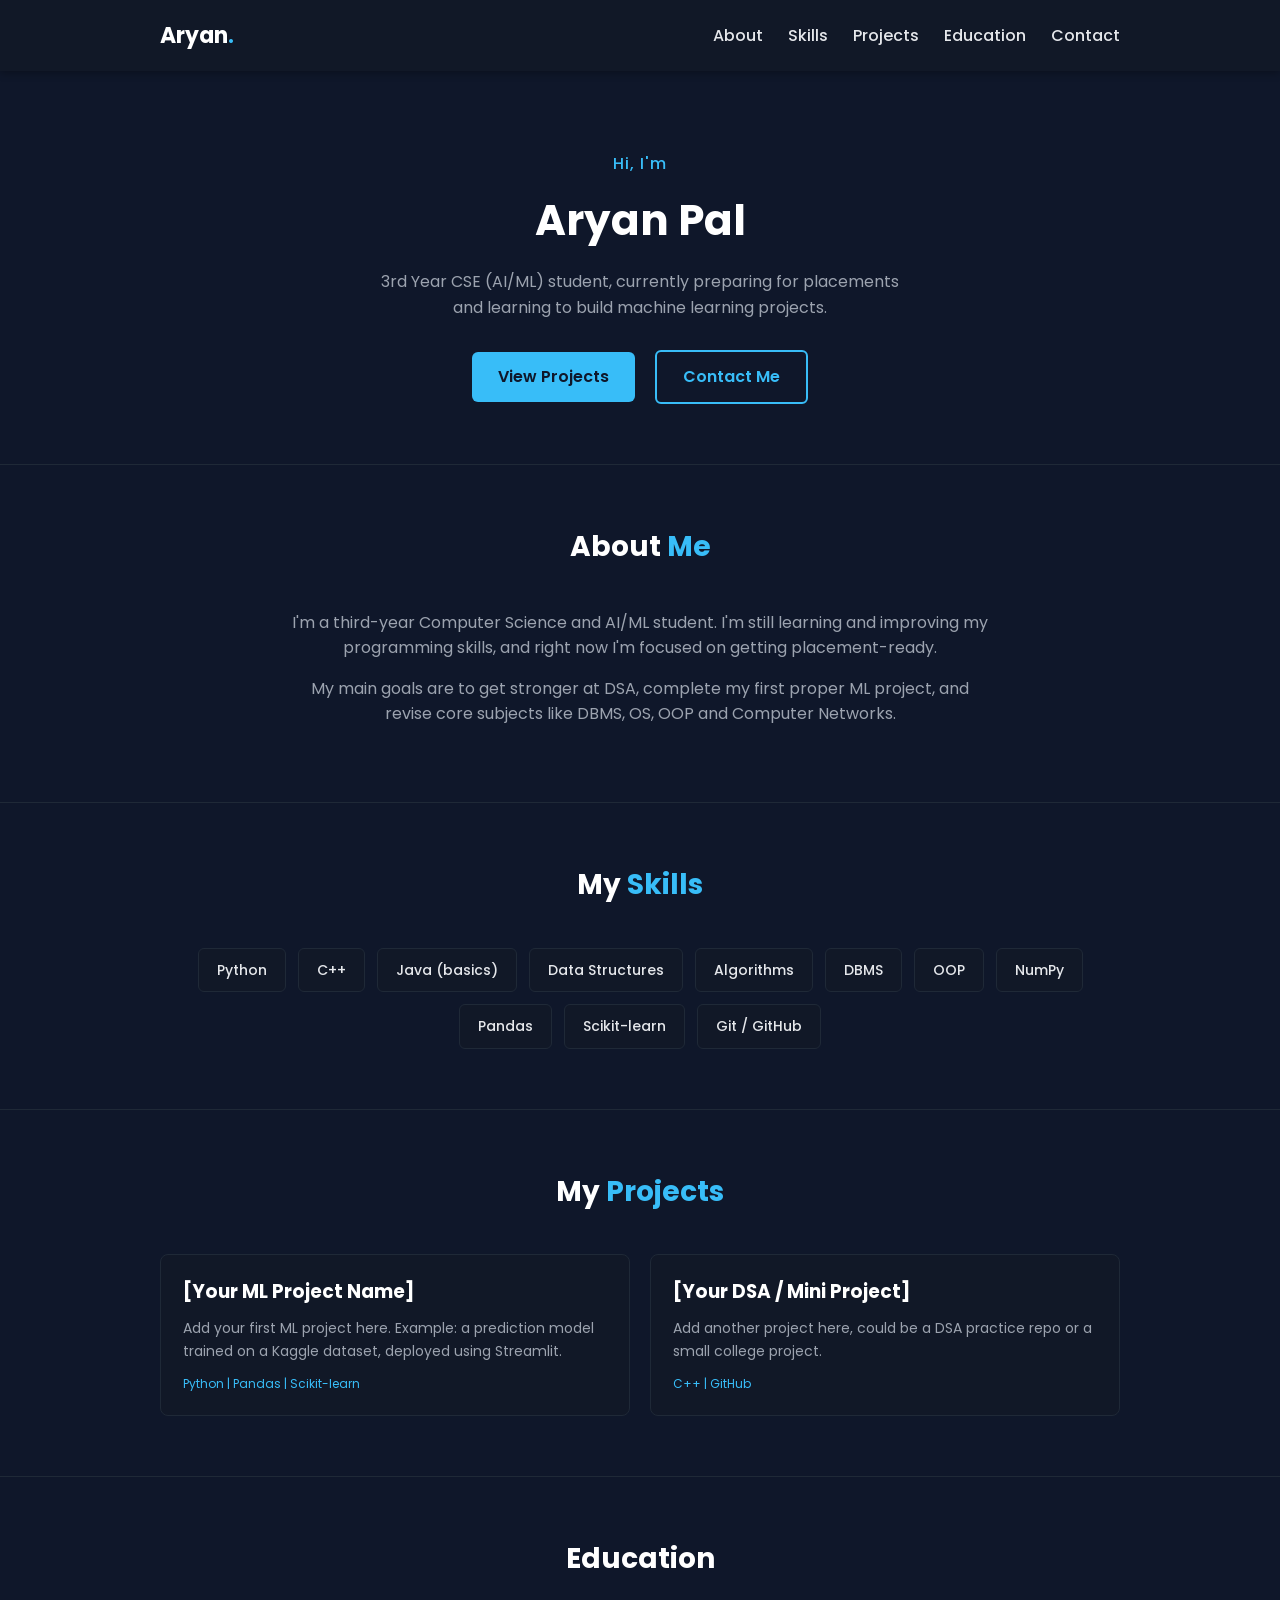
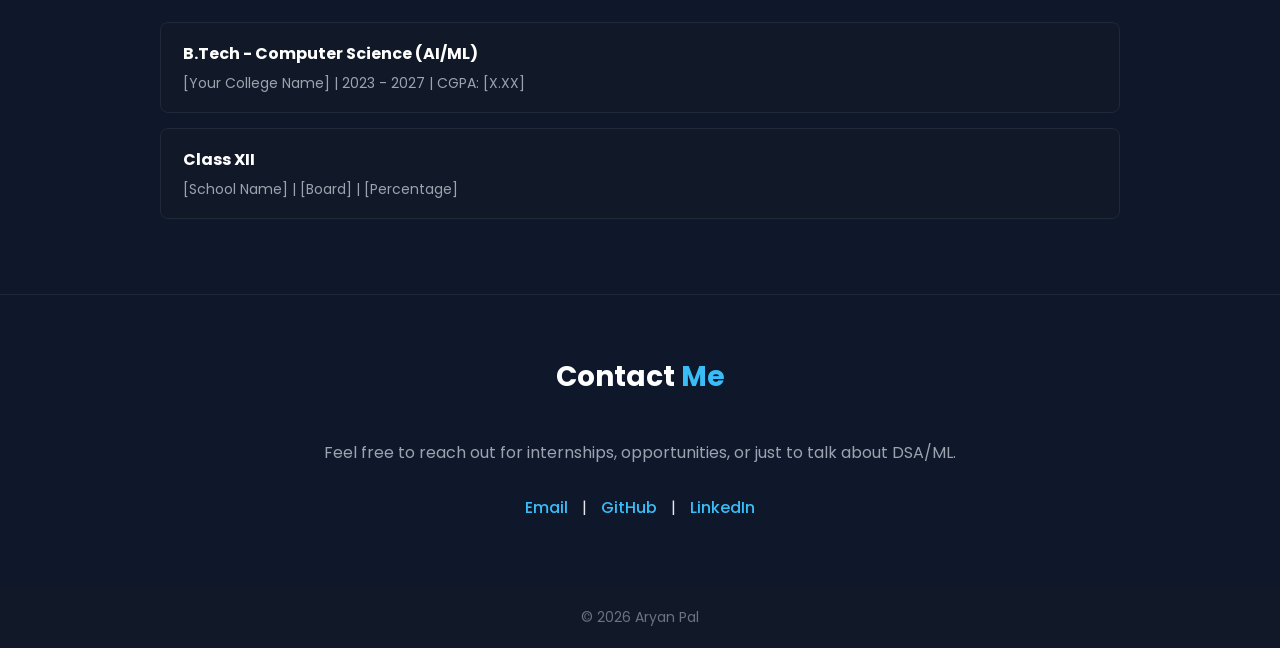
==== Portfolio/index.html @ aaec8ca5 "First commit" ====
<!DOCTYPE html>
<html lang="en">
<head>
<meta charset="UTF-8">
<meta name="viewport" content="width=device-width, initial-scale=1.0">
<title>Aryan Pal - Portfolio</title>
<link href="https://fonts.googleapis.com/css2?family=Poppins:wght@400;500;600;700&display=swap" rel="stylesheet">
<link rel="stylesheet" href="style.css">
</head>
<body>

<nav>
  <div class="container">
    <div class="logo">Aryan<span>.</span></div>
    <ul>
      <li><a href="#about">About</a></li>
      <li><a href="#skills">Skills</a></li>
      <li><a href="#projects">Projects</a></li>
      <li><a href="#education">Education</a></li>
      <li><a href="#contact">Contact</a></li>
    </ul>
  </div>
</nav>

<section class="hero" style="border-top:none;">
  <div class="container">
    <h4>Hi, I'm</h4>
    <h1>Aryan Pal</h1>
    <p>3rd Year CSE (AI/ML) student, currently preparing for placements and learning to build machine learning projects.</p>
    <a href="#projects" class="btn btn-fill">View Projects</a>
    <a href="#contact" class="btn btn-outline">Contact Me</a>
  </div>
</section>

<section id="about">
  <div class="container">
    <h2 class="section-title">About <span>Me</span></h2>
    <div class="about-text">
      <p>I'm a third-year Computer Science and AI/ML student. I'm still learning and improving my programming skills, and right now I'm focused on getting placement-ready.</p>
      <p>My main goals are to get stronger at DSA, complete my first proper ML project, and revise core subjects like DBMS, OS, OOP and Computer Networks.</p>
    </div>
  </div>
</section>

<section id="skills">
  <div class="container">
    <h2 class="section-title">My <span>Skills</span></h2>
    <div class="skills-list">
      <div class="skill-box">Python</div>
      <div class="skill-box">C++</div>
      <div class="skill-box">Java (basics)</div>
      <div class="skill-box">Data Structures</div>
      <div class="skill-box">Algorithms</div>
      <div class="skill-box">DBMS</div>
      <div class="skill-box">OOP</div>
      <div class="skill-box">NumPy</div>
      <div class="skill-box">Pandas</div>
      <div class="skill-box">Scikit-learn</div>
      <div class="skill-box">Git / GitHub</div>
    </div>
  </div>
</section>

<section id="projects">
  <div class="container">
    <h2 class="section-title">My <span>Projects</span></h2>
    <div class="project-cards">
      <div class="card">
        <h3>[Your ML Project Name]</h3>
        <p>Add your first ML project here. Example: a prediction model trained on a Kaggle dataset, deployed using Streamlit.</p>
        <div class="tags">Python | Pandas | Scikit-learn</div>
      </div>
      <div class="card">
        <h3>[Your DSA / Mini Project]</h3>
        <p>Add another project here, could be a DSA practice repo or a small college project.</p>
        <div class="tags">C++ | GitHub</div>
      </div>
    </div>
  </div>
</section>

<section id="education">
  <div class="container">
    <h2 class="section-title">Education</h2>
    <div class="edu-item">
      <h4>B.Tech - Computer Science (AI/ML)</h4>
      <p>[Your College Name] | 2023 - 2027 | CGPA: [X.XX]</p>
    </div>
    <div class="edu-item">
      <h4>Class XII</h4>
      <p>[School Name] | [Board] | [Percentage]</p>
    </div>
  </div>
</section>

<section id="contact" class="contact">
  <div class="container">
    <h2 class="section-title">Contact <span>Me</span></h2>
    <p>Feel free to reach out for internships, opportunities, or just to talk about DSA/ML.</p>
    <div class="contact-links">
      <a href="mailto:your.email@example.com">Email</a> |
      <a href="https://github.com/yourusername">GitHub</a> |
      <a href="https://linkedin.com/in/yourusername">LinkedIn</a>
    </div>
  </div>
</section>

<footer>
  &copy; 2026 Aryan Pal
</footer>

</body>
</html>
---- Portfolio/style.css ----
* {
    margin: 0;
    padding: 0;
    box-sizing: border-box;
    font-family: 'Poppins', sans-serif;
  }

  body {
    background: #0f172a;
    color: #e5e7eb;
    line-height: 1.6;
  }

  a { text-decoration: none; color: inherit; }
  ul { list-style: none; }

  .container {
    max-width: 1000px;
    margin: 0 auto;
    padding: 0 20px;
  }

  /* NAVBAR */
  nav {
    background: #111827;
    padding: 18px 0;
    position: sticky;
    top: 0;
    z-index: 10;
    box-shadow: 0 2px 8px rgba(0,0,0,0.3);
  }

  nav .container {
    display: flex;
    justify-content: space-between;
    align-items: center;
  }

  .logo {
    font-size: 22px;
    font-weight: 700;
    color: #fff;
  }
  .logo span { color: #38bdf8; }

  nav ul {
    display: flex;
    gap: 25px;
  }

  nav ul li a {
    font-weight: 500;
    transition: color 0.2s;
  }
  nav ul li a:hover { color: #38bdf8; }

  /* HERO */
  .hero {
    padding: 80px 0 60px;
    text-align: center;
  }

  .hero h4 {
    color: #38bdf8;
    font-weight: 500;
    margin-bottom: 10px;
    letter-spacing: 1px;
  }

  .hero h1 {
    font-size: 42px;
    font-weight: 700;
    color: #fff;
    margin-bottom: 15px;
  }

  .hero p {
    max-width: 550px;
    margin: 0 auto 30px;
    color: #9ca3af;
    font-size: 16px;
  }

  .btn {
    display: inline-block;
    padding: 12px 26px;
    border-radius: 6px;
    font-weight: 600;
    margin: 0 8px;
    transition: transform 0.2s;
  }

  .btn-fill {
    background: #38bdf8;
    color: #0f172a;
  }

  .btn-outline {
    border: 2px solid #38bdf8;
    color: #38bdf8;
  }

  .btn:hover { transform: translateY(-3px); }

  /* SECTIONS */
  section {
    padding: 60px 0;
    border-top: 1px solid #1f2937;
  }

  .section-title {
    text-align: center;
    font-size: 28px;
    font-weight: 700;
    color: #fff;
    margin-bottom: 40px;
  }

  .section-title span { color: #38bdf8; }

  /* ABOUT */
  .about-text {
    max-width: 700px;
    margin: 0 auto;
    text-align: center;
    color: #9ca3af;
  }

  .about-text p { margin-bottom: 15px; }

  /* SKILLS */
  .skills-list {
    display: flex;
    flex-wrap: wrap;
    justify-content: center;
    gap: 12px;
  }

  .skill-box {
    background: #111827;
    border: 1px solid #1f2937;
    padding: 10px 18px;
    border-radius: 6px;
    font-weight: 500;
    font-size: 14px;
  }

  /* PROJECTS */
  .project-cards {
    display: grid;
    grid-template-columns: 1fr 1fr;
    gap: 20px;
  }

  .card {
    background: #111827;
    border: 1px solid #1f2937;
    border-radius: 8px;
    padding: 22px;
  }

  .card h3 {
    color: #fff;
    margin-bottom: 10px;
  }

  .card p {
    color: #9ca3af;
    font-size: 14px;
    margin-bottom: 12px;
  }

  .card .tags {
    font-size: 12px;
    color: #38bdf8;
  }

  /* EDUCATION */
  .edu-item {
    background: #111827;
    border: 1px solid #1f2937;
    padding: 18px 22px;
    border-radius: 8px;
    margin-bottom: 15px;
  }

  .edu-item h4 { color: #fff; margin-bottom: 5px; }
  .edu-item p { color: #9ca3af; font-size: 14px; }

  /* CONTACT */
  .contact {
    text-align: center;
  }

  .contact p {
    color: #9ca3af;
    margin-bottom: 25px;
  }

  .contact-links a {
    display: inline-block;
    margin: 5px 10px;
    color: #38bdf8;
    font-weight: 500;
  }

  /* FOOTER */
  footer {
    background: #111827;
    text-align: center;
    padding: 20px;
    color: #6b7280;
    font-size: 14px;
  }

  @media (max-width: 700px) {
    nav ul { display: none; }
    .hero h1 { font-size: 30px; }
    .project-cards { grid-template-columns: 1fr; }
  }
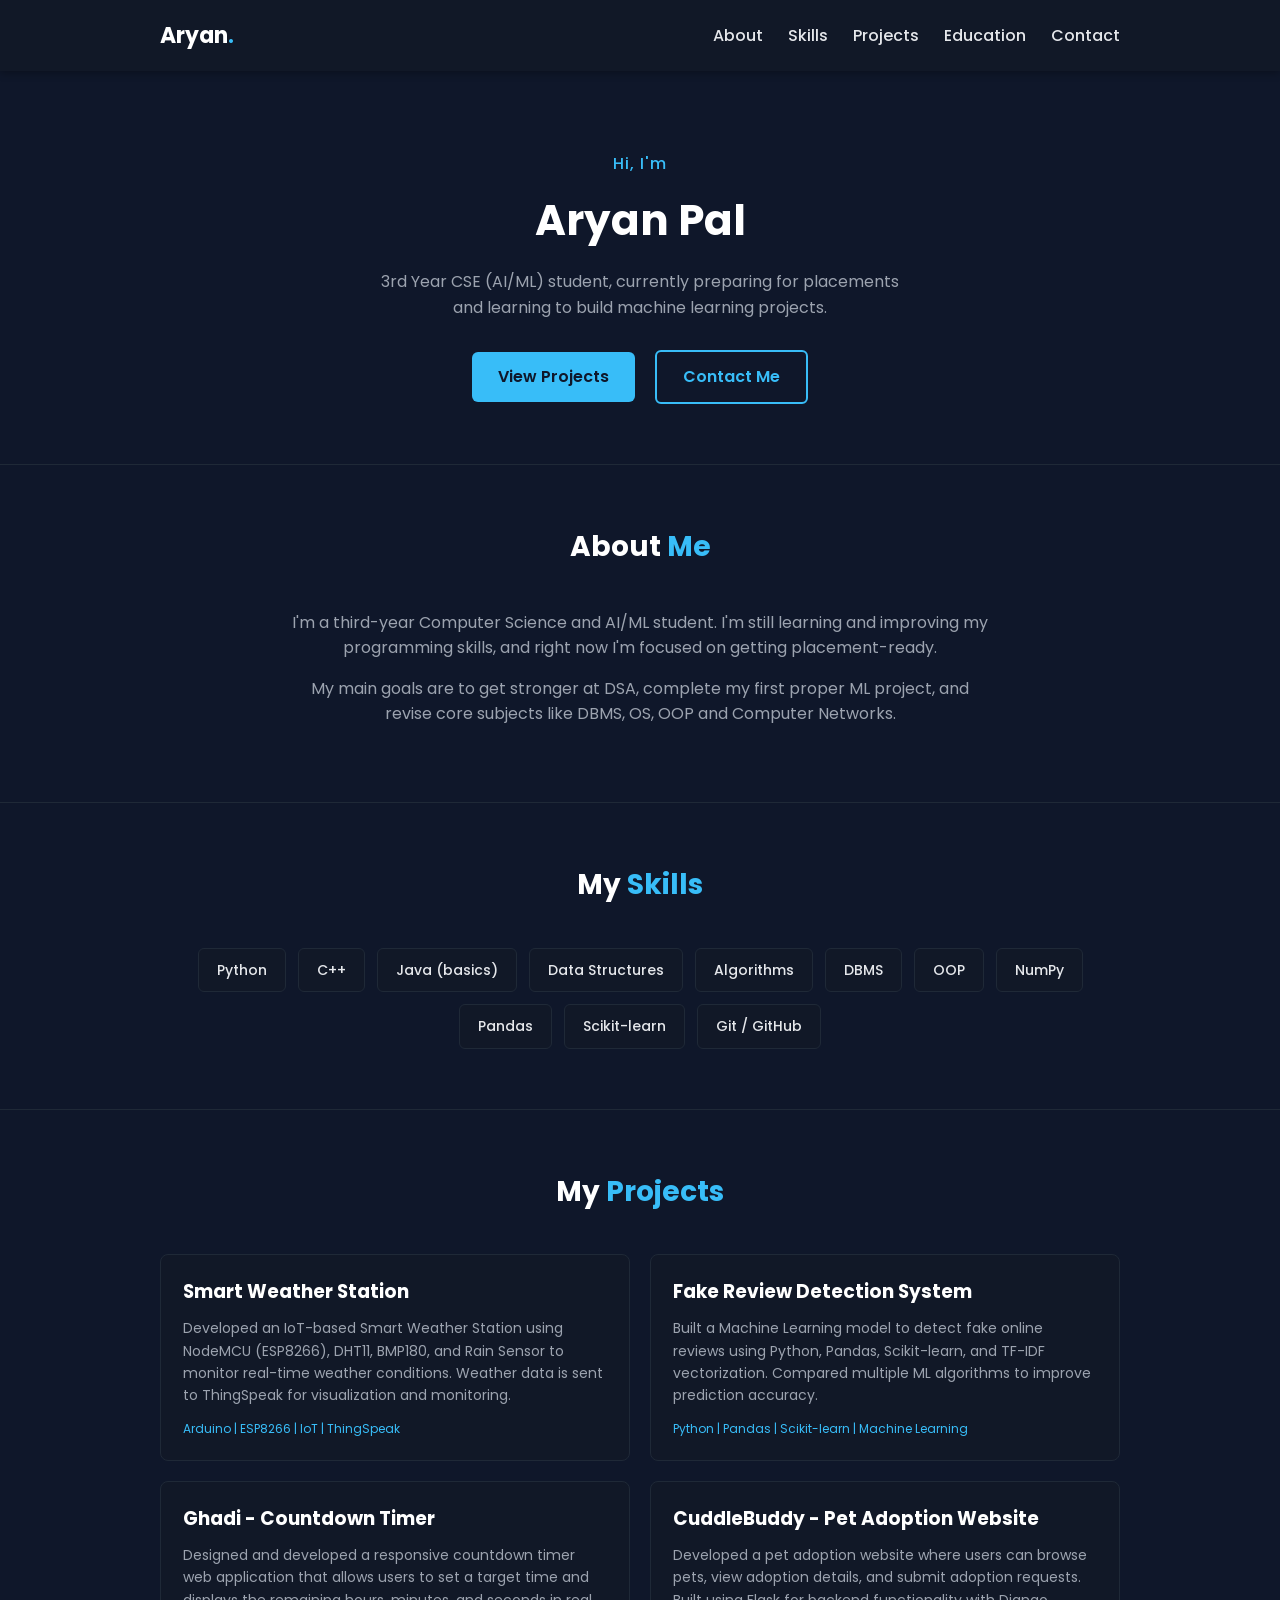
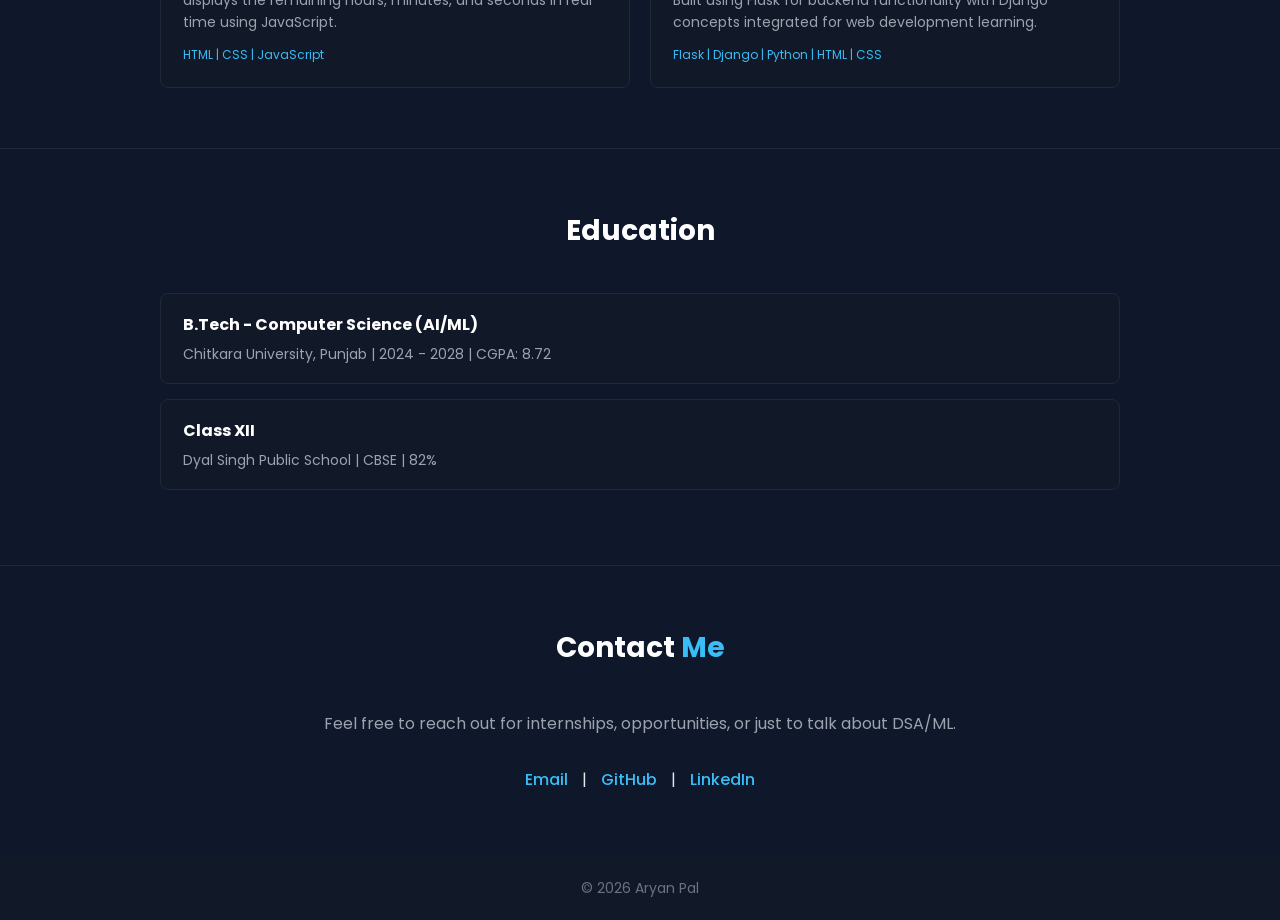
==== commit 00616ec1: "hi" ====
--- a/Portfolio/index.html
+++ b/Portfolio/index.html
@@ -64,17 +64,58 @@
 <section id="projects">
   <div class="container">
     <h2 class="section-title">My <span>Projects</span></h2>
+
     <div class="project-cards">
+
       <div class="card">
-        <h3>[Your ML Project Name]</h3>
-        <p>Add your first ML project here. Example: a prediction model trained on a Kaggle dataset, deployed using Streamlit.</p>
-        <div class="tags">Python | Pandas | Scikit-learn</div>
+        <h3>Smart Weather Station</h3>
+        <p>
+          Developed an IoT-based Smart Weather Station using NodeMCU (ESP8266),
+          DHT11, BMP180, and Rain Sensor to monitor real-time weather conditions.
+          Weather data is sent to ThingSpeak for visualization and monitoring.
+        </p>
+        <div class="tags">
+          Arduino | ESP8266 | IoT | ThingSpeak
+        </div>
       </div>
+
       <div class="card">
-        <h3>[Your DSA / Mini Project]</h3>
-        <p>Add another project here, could be a DSA practice repo or a small college project.</p>
-        <div class="tags">C++ | GitHub</div>
+        <h3>Fake Review Detection System</h3>
+        <p>
+          Built a Machine Learning model to detect fake online reviews using
+          Python, Pandas, Scikit-learn, and TF-IDF vectorization. Compared
+          multiple ML algorithms to improve prediction accuracy.
+        </p>
+        <div class="tags">
+          Python | Pandas | Scikit-learn | Machine Learning
+        </div>
       </div>
+
+      <div class="card">
+        <h3>Ghadi - Countdown Timer</h3>
+        <p>
+          Designed and developed a responsive countdown timer web application
+          that allows users to set a target time and displays the remaining
+          hours, minutes, and seconds in real time using JavaScript.
+        </p>
+        <div class="tags">
+          HTML | CSS | JavaScript
+        </div>
+      </div>
+
+      <div class="card">
+        <h3>CuddleBuddy - Pet Adoption Website</h3>
+        <p>
+          Developed a pet adoption website where users can browse pets,
+          view adoption details, and submit adoption requests. Built using
+          Flask for backend functionality with Django concepts integrated for
+          web development learning.
+        </p>
+        <div class="tags">
+          Flask | Django | Python | HTML | CSS
+        </div>
+      </div>
+
     </div>
   </div>
 </section>
@@ -82,14 +123,17 @@
 <section id="education">
   <div class="container">
     <h2 class="section-title">Education</h2>
+
     <div class="edu-item">
       <h4>B.Tech - Computer Science (AI/ML)</h4>
-      <p>[Your College Name] | 2023 - 2027 | CGPA: [X.XX]</p>
+      <p>Chitkara University, Punjab   |   2024 - 2028   |   CGPA: 8.72</p>
     </div>
+
     <div class="edu-item">
       <h4>Class XII</h4>
-      <p>[School Name] | [Board] | [Percentage]</p>
+      <p>Dyal Singh Public School   |   CBSE   |   82%</p>
     </div>
+
   </div>
 </section>
 
